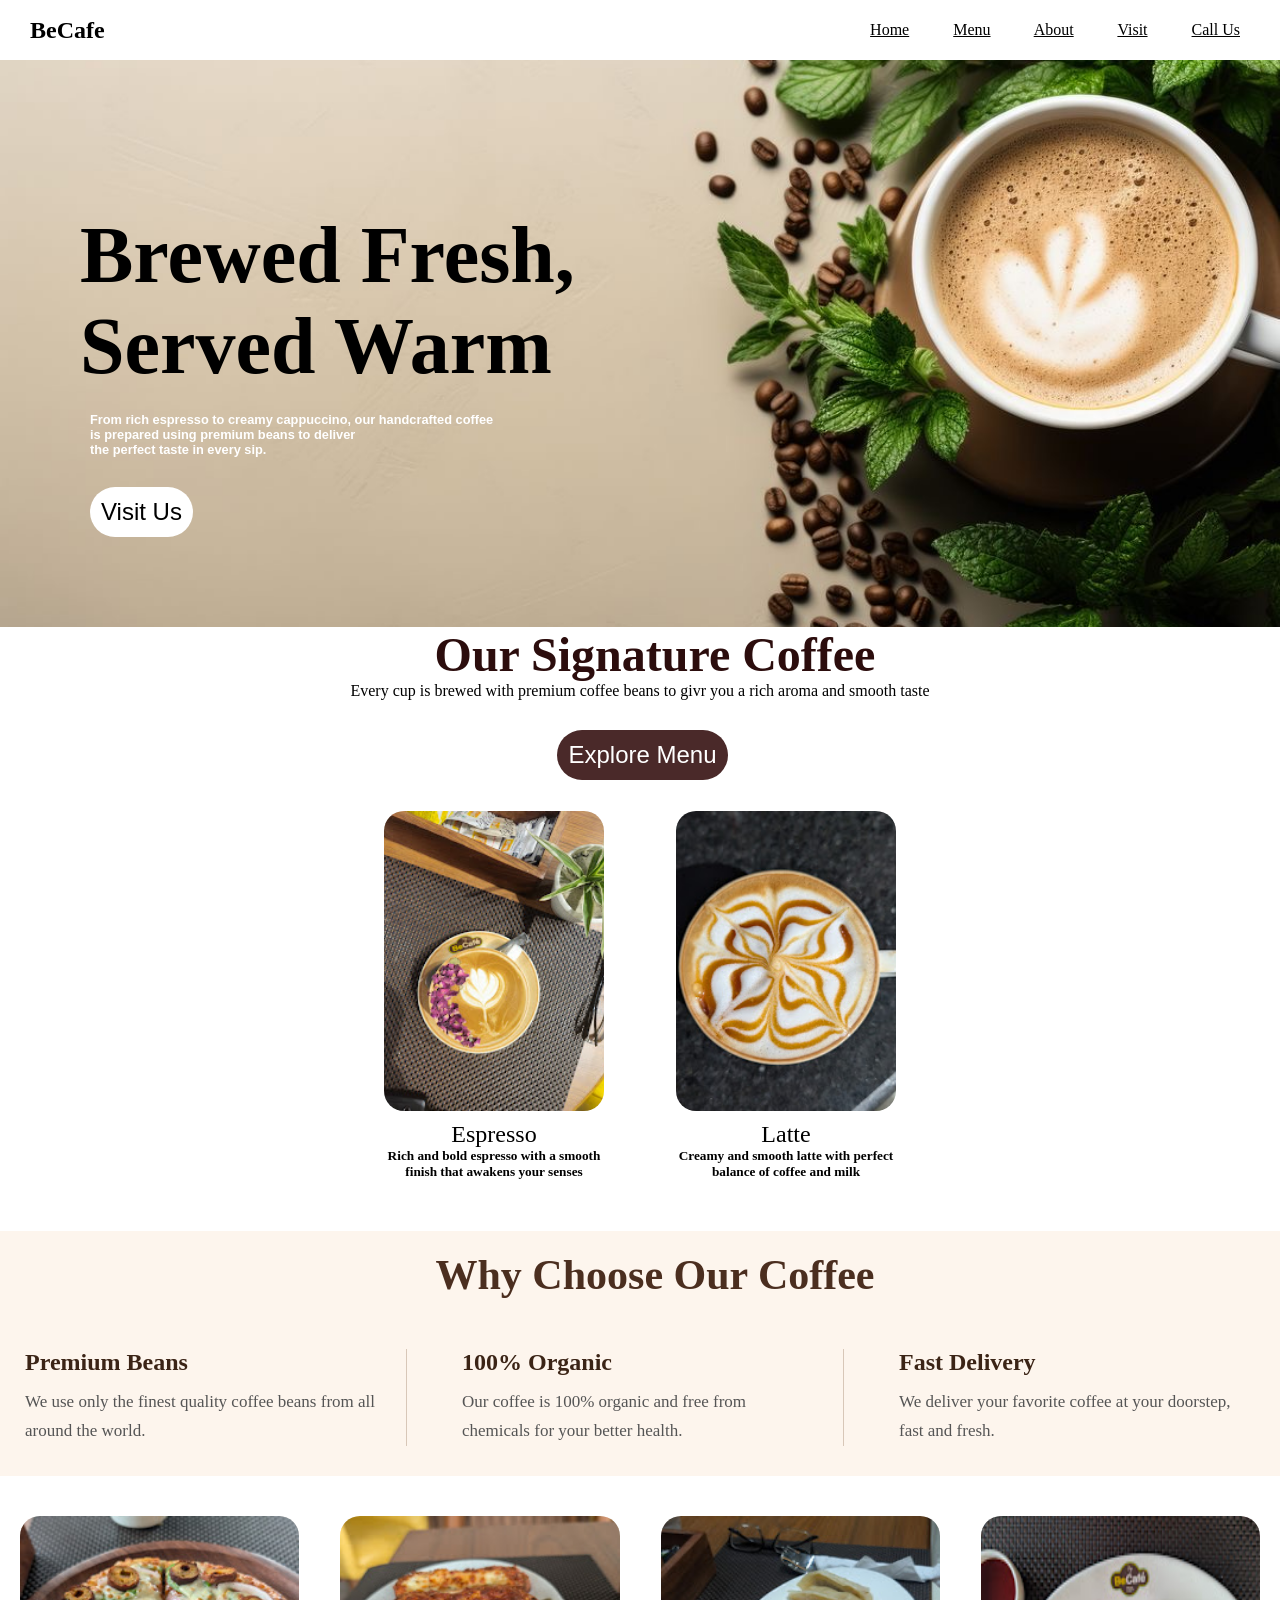
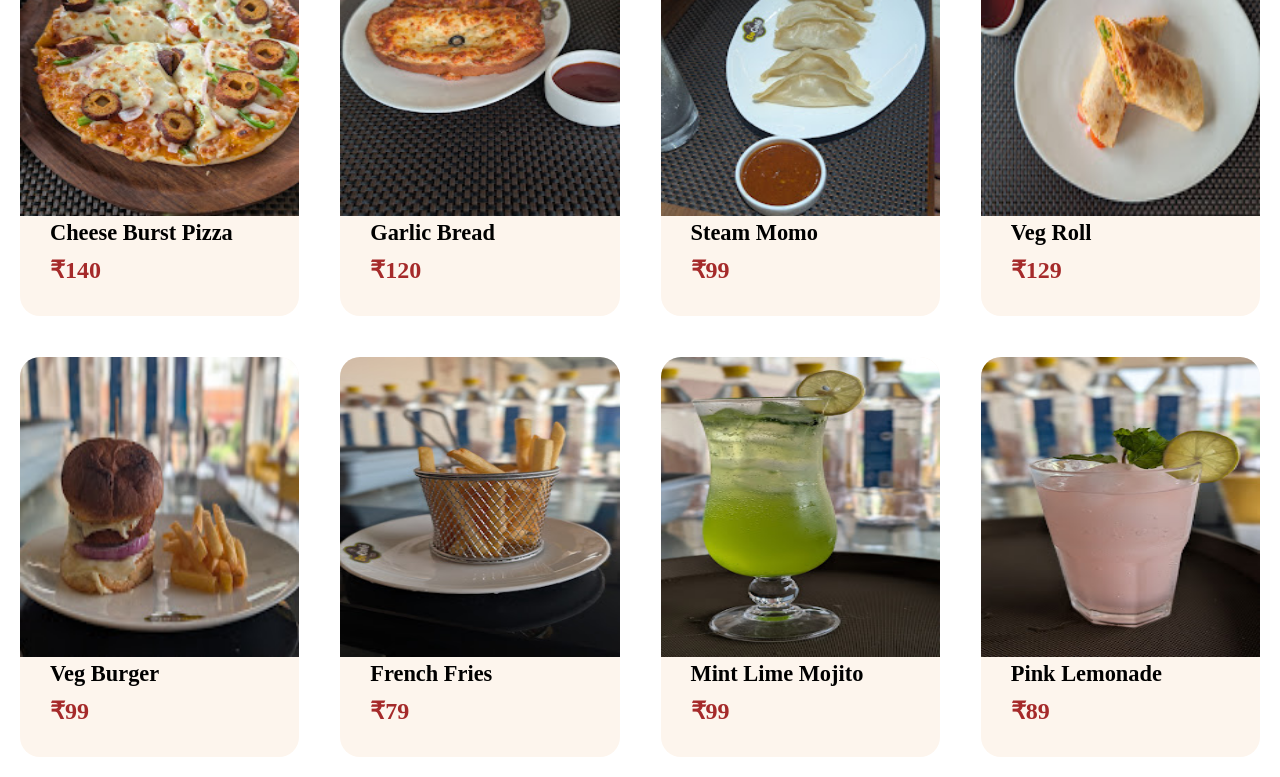
==== index.html @ c84fc770 "initial website" ====
<!DOCTYPE html>
<html lang="en">
<head>
    <meta charset="UTF-8">
    <meta name="viewport" content="width=device-width, initial-scale=1.0">
    <title>Document</title>
    <link rel="stylesheet" href="style.css">
   
</head>
<body>
    
    <header>
        <nav>
            
            <h1 class="Cafe">BeCafe</h1>
            <div class="bar">
                <a href="#">Home</a>
                <a href="#">Menu</a>
                <a href="#">About</a>
                <a href="#">Visit</a>
                <a href="#">Call Us</a>
            </div>
            
        </nav>
        <div class="info">
            <h1>Brewed Fresh,<br>Served Warm </h1>
            <h6>From rich espresso to creamy cappuccino, our handcrafted coffee<br> is prepared using premium beans to deliver <br> the perfect taste in every sip.</h6>
            <button> Visit Us</button>
        </div>

    </header>
    <section class="menu">
        <div class="about">
            <h1>Our Signature Coffee</h1>
            <p>Every cup is brewed with premium coffee beans to givr you a rich aroma and smooth taste  </p>
        </div>
        <button class="two">Explore Menu</button>
        <div class="container">
            <div class="image">
                <img src="IMG_0719.jpeg">
                <p>Espresso</p>
                <h5>Rich and bold espresso with a smooth finish that awakens your senses  </h5>

                  </div>
                                 
                <div class="image">
                <img src="IMG_0726.jpeg">
                <p>Latte</p>
               <h5>Creamy and smooth latte with perfect balance of coffee and milk </h5>
                </div>
              </div>
            </footer>
        </div>


    </section>
    <section class="overlay">

    <h1>Why Choose Our Coffee</h1>

    <div class="features">

        <div class="banner">
            <h3>Premium Beans</h3>
            <p>
                We use only the finest quality coffee beans from all around the world.
            </p>
        </div>

        <div class="banner">
            <h3>100% Organic</h3>
            <p>
                Our coffee is 100% organic and free from chemicals for your better health.
            </p>
        </div>

        <div class="banner">
            <h3>Fast Delivery</h3>
            <p>
                We deliver your favorite coffee at your doorstep, fast and fresh.
            </p>
        </div>

    </div>

</section>
    
    <section class="sec2">
            <div class="cute">
                <img src="IMG_0717.jpeg">
                <h1>Cheese Burst Pizza</h1>
                <p>₹140</p>

            </div>
            <div class="cute">
                <img src="IMG_0718.jpeg">
                <h1>Garlic Bread</h1>
                <p>₹120</p>

            </div>
            <div class="cute">
                <img src="IMG_0723.jpeg">
                <h1>Steam Momo</h1>
               <p>₹99</p>
            </div>    
            <div class="cute">
                <img src="IMG_0714.jpeg">
                <h1>Veg Roll</h1>
                <p>₹129</p>
            </div>
            <div class="cute">
                <img src="IMG_0713.jpeg">
                <h1>Veg Burger</h1>
                <p>₹99</p>
            </div>
            <div class="cute">
                <img src="IMG_0725.jpeg">
                <h1>French Fries</h1>
                <p>₹79</p>
            </div>
            
            <div class="cute">
                 <img src="IMG_0729.jpeg">
                 <h1>Mint Lime Mojito</h1>
                 <p>₹99</p>
            </div>
            <div class="cute">
                <img src="IMG_0724.jpeg">
                <h1>Pink Lemonade</h1>
                <p>₹89</p>
            </div>
    </section>
    
</body>
</html>
---- style.css ----
*{
    margin: 0;
    padding: 0; 
    color: rgb(0, 0, 0);

}

/* Front section*/
body {
    background-image: url(IMG_1080.jpeg) ;
    background-size:100%;
    background-repeat: no-repeat;
}
nav{

    height:60px;
    background-color:white;   
    display:flex;
    text-align: center;
    align-items: center;
    justify-content: space-between;
    
}

.bar a{
    margin-right: 40px;
    
    
}
h1{
    margin-left: 30px;
    font-family: Cambria, Cochin, Georgia, Times, 'Times New Roman', serif;
}
.info{
    margin-left:50px;
    margin-top: 150px;
    font-size: 2.5rem;
}
button{

    margin-top:30px ;
    margin-left: 40px;
    padding: 10px;
    font-size: 1.5rem;
    border: 1px solid transparent;
    border-radius:40px;
    color: black;
    background-color: white;
}
h6{
    font-size: 0.8rem;
    margin-top: 20px;
    font-family: 'Franklin Gothic Medium', 'Arial Narrow', Arial, sans-serif;
    margin-left: 40px;
    color: white;
}
/*menu*/

.menu{
    margin-top:90px;
    background-color:white;
    text-align:center;
}
.two{
    background-color:rgb(74, 41, 41);
    color:white;
    justify-content:center;
    align-items:center;
    margin-right:35px;
}
.fav{
    margin:20px;
    align-items:center;
      
}

.about h1{
    color:rgb(44, 13, 13);
    font-size:3rem;
}

.container{
    display:flex;
    justify-content:center;
    align-items:flex-start;
     flex-wrap:wrap;
     gap:70px;
     
   
    
}
   .image{
    text-align:center;
    width:220px;
    align-items:center; 
     border-radius:20px;
     
        border:1px solid transparent;
        object-fit:cover;
    margin-top:30px;
    
    
   
   }
   .image img{
    display:block;
    border-radius:20px;
    height:300px;
    width:220px;
    object-fit:cover;
    transition:0.5s;
   }
.image img:hover{
  transform:scale(1.08);
       
    
   }
    .image p{
    margin-top:10px;
        font-size:1.5em;
      text-align:center;
     }
/*section 2*/
.sec2{
    display:grid;
    grid-template-columns:repeat(4,1fr);
    gap:1px;
    justify-content:center;
    margin-top:20px;
}

.cute{
    height:400px;
    background-color:#fdf5ed;
    margin:20px;
    transition: 0.5s;
     border-radius: 20px;
     
}

.overlay{
    margin-top: 50px;
    width:100%;
     padding-top: 20px;
    
    padding-bottom: 30px;
    background:#fdf5ed;
}

.overlay h1{
      text-align:center;
    font-size:42px;
    color:#4b2e1f;

    margin-bottom:50px;
}

.features{
    display:flex;
    
    justify-content:space-between;
    gap:30px;
}

.banner{
    flex:1;
       padding:0 25px;
    border-right:1px solid #d8c7b8;
}

.banner:last-child{
    border-right:none;

}

.banner h3{
    font-size:24px;
    color:#3b2416;

    margin-bottom:12px;
}
/*.sec2{
        display: grid;
        grid-template-columns: repeat(3,1fr);*/
        
    
.banner p{
    font-size:17px;
    color:#555;
      line-height:1.7;
}

@media(max-width:768px){
    .features{
       flex-direction:column;
       
    }
    .cute h1{
        font-size: 16px !important;
        margin-left: 3px !important;
    }
    .cute p{
        font-size:14px !important;
        margin-left:10px;
    }

    .sec2{
        grid-template-columns: repeat(2,1fr);
    }
    .cute{
        width:100%;
        margin: 0;
    }

    .banner{
        border-right:none;
        border-bottom:1px solid #d8c7b8;
         padding:20px 0;
    
        }

    .banner:last-child{
        border-bottom:none;
    }
        }
.cute img{
    width:100%;
     border-radius: 20px 20px 0px 0;
    height:300px;
    object-fit: fill;
    
    

}
.cute h1{
    color:rgb(0, 0, 0);
    justify-content: start;
    font-size: 1.4em;
}
.cute p{
    color:brown;
         padding: 10px;
    font-size: 1.5em;
    font-weight: 600;
    margin-left: 20px;
}
 .cute:hover{
    transform: scale(1.03);
    
}

/*phone view*/
@media only screen and (max-width: 820px) and (orientation: portrait) {

    .cute h1{
        font-size: 18px;
       justify-content: center; 
        }

    .cute p{
        font-size:14px;
    }
    .sec2{
    display:grid;
    grid-template-columns:repeat(3,1fr);
    gap:1px;
    justify-content:center;
    margin-top:20px;
}
.info{
    margin-left:10px;
    margin-top: 50px;
    font-size: 2rem;
}
button{

    margin-top:15px ;
    margin-left:40px;
    padding: 10px;
    font-size: 1.3rem;
    border: 1px solid transparent;
    border-radius:40px;
    color: black;
    background-color: white;
}
h6{
    font-size: 0.8rem;
    margin-top: 30px;
    font-family: 'Franklin Gothic Medium', 'Arial Narrow', Arial, sans-serif;
    margin-left: 40px;
    color: white;
}

}
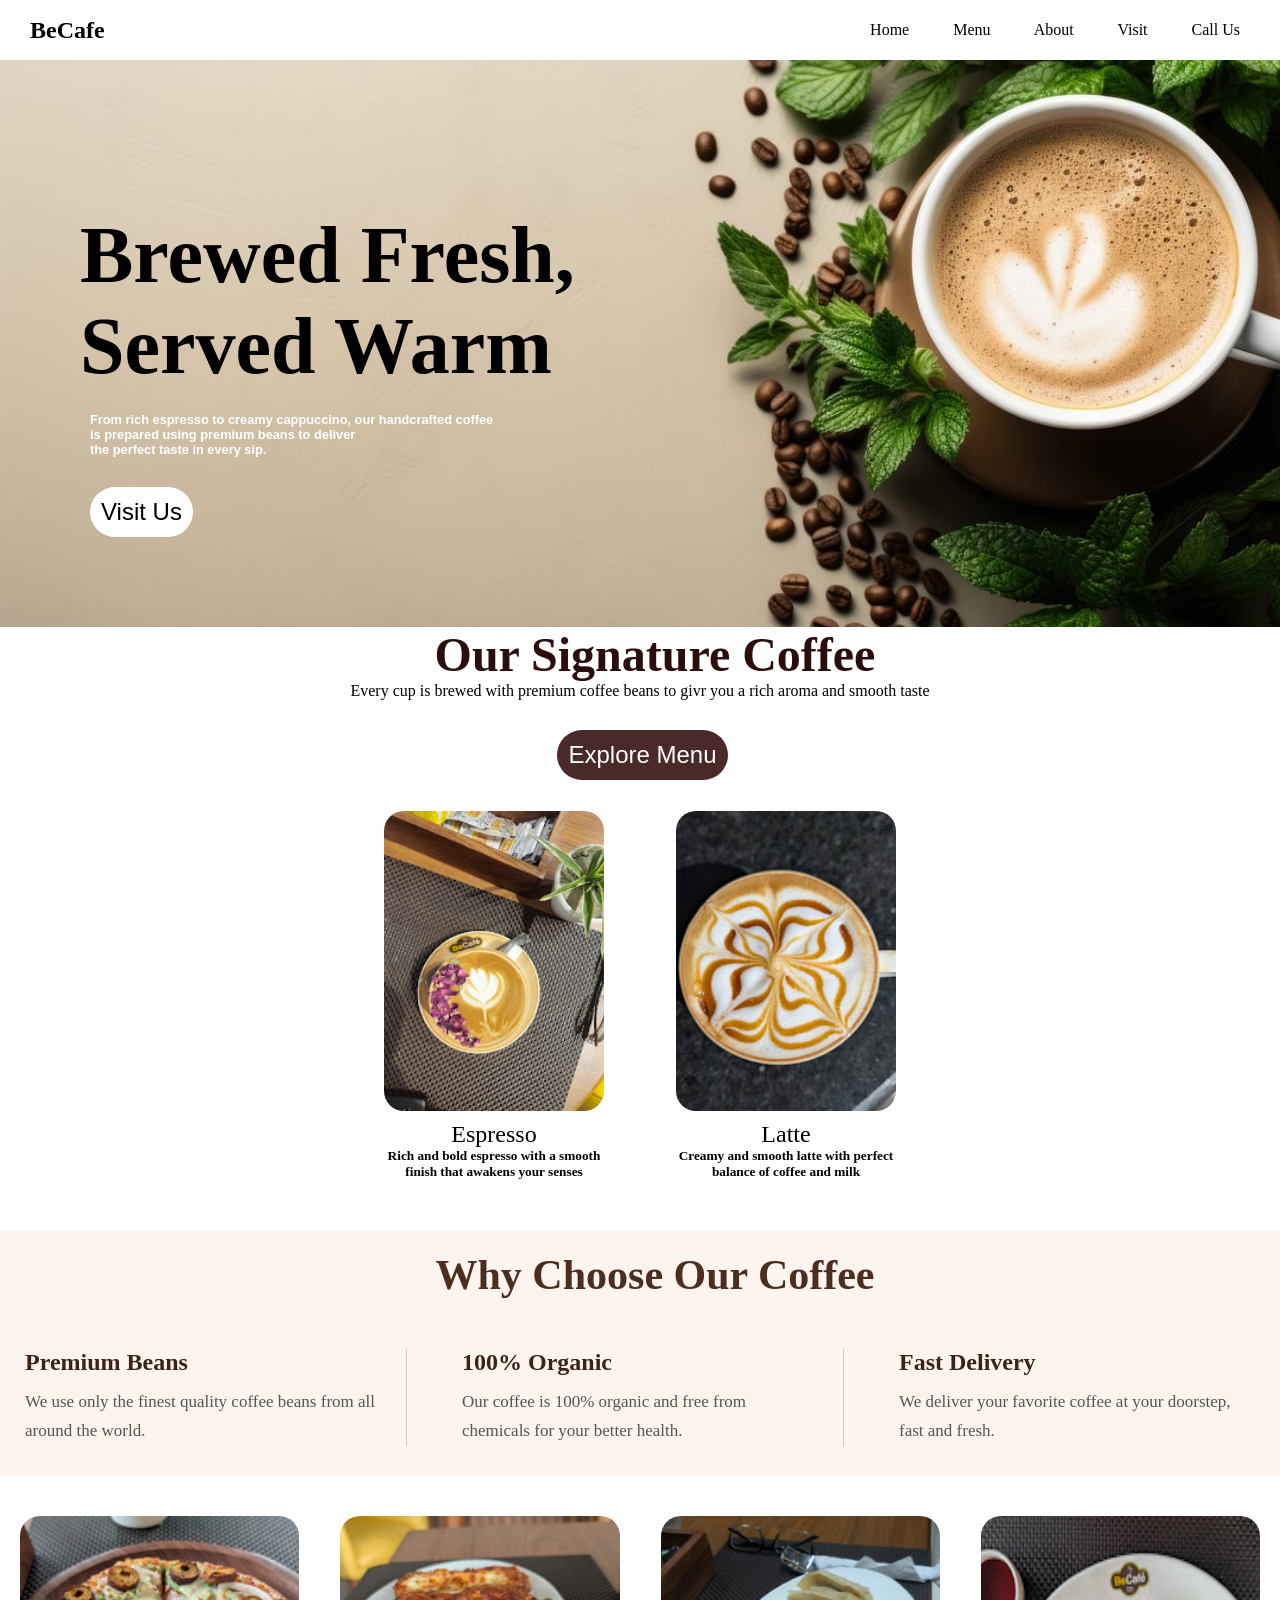
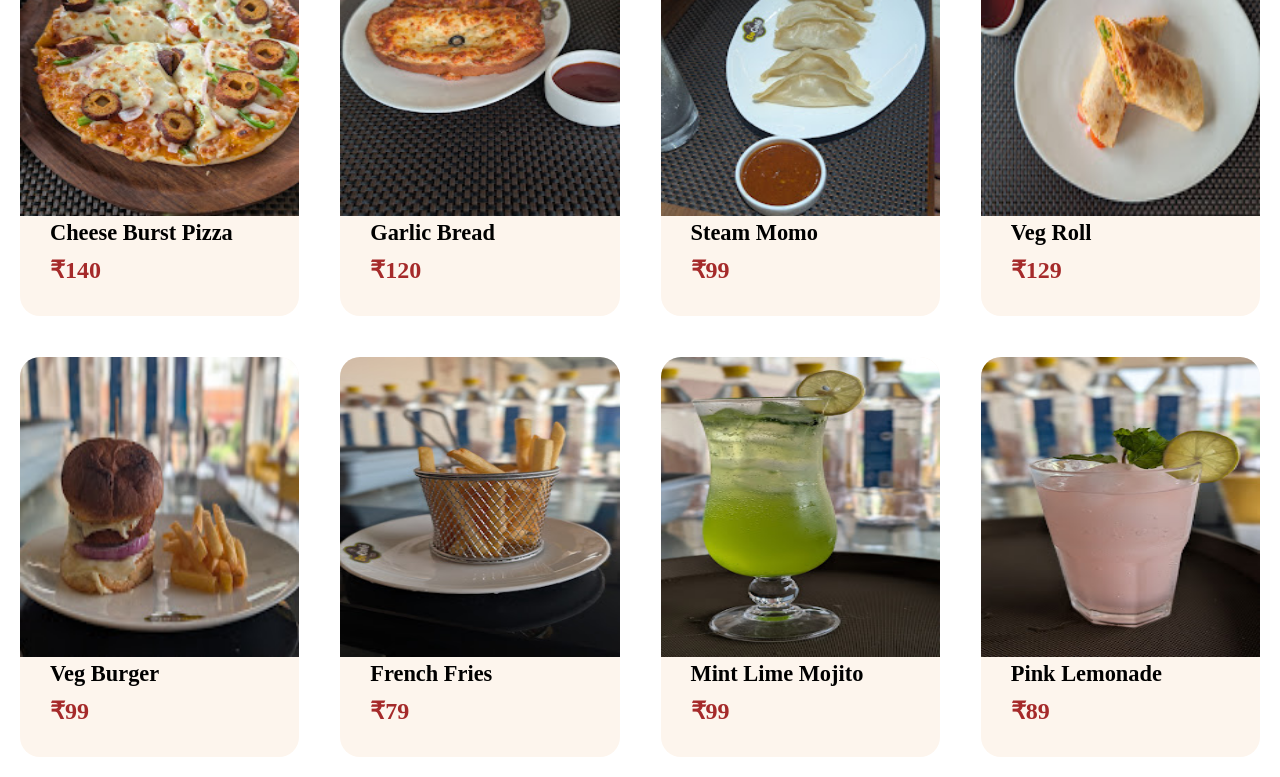
==== commit 535c900b: "Pending changes exported from your codespace" ====
--- a/index.html
+++ b/index.html
@@ -15,7 +15,7 @@
             <h1 class="Cafe">BeCafe</h1>
             <div class="bar">
                 <a href="#">Home</a>
-                <a href="#">Menu</a>
+                <a href="menu.html">Menu</a>
                 <a href="#">About</a>
                 <a href="#">Visit</a>
                 <a href="#">Call Us</a>
@@ -131,5 +131,6 @@
             </div>
     </section>
     
+    
 </body>
 </html>
--- a/style.css
+++ b/style.css
@@ -24,7 +24,7 @@
 
 .bar a{
     margin-right: 40px;
-    
+    text-decoration: none;
     
 }
 h1{
@@ -268,14 +268,14 @@
     margin-top:20px;
 }
 .info{
-    margin-left:10px;
+    margin-left:50px;
     margin-top: 50px;
     font-size: 2rem;
 }
 button{
 
-    margin-top:15px ;
-    margin-left:40px;
+    margin-top:10px ;
+    margin-left:0px;
     padding: 10px;
     font-size: 1.3rem;
     border: 1px solid transparent;
@@ -285,9 +285,9 @@
 }
 h6{
     font-size: 0.8rem;
-    margin-top: 30px;
+    margin-top: 20px;
     font-family: 'Franklin Gothic Medium', 'Arial Narrow', Arial, sans-serif;
-    margin-left: 40px;
+    margin-left: 20px;
     color: white;
 }
 
